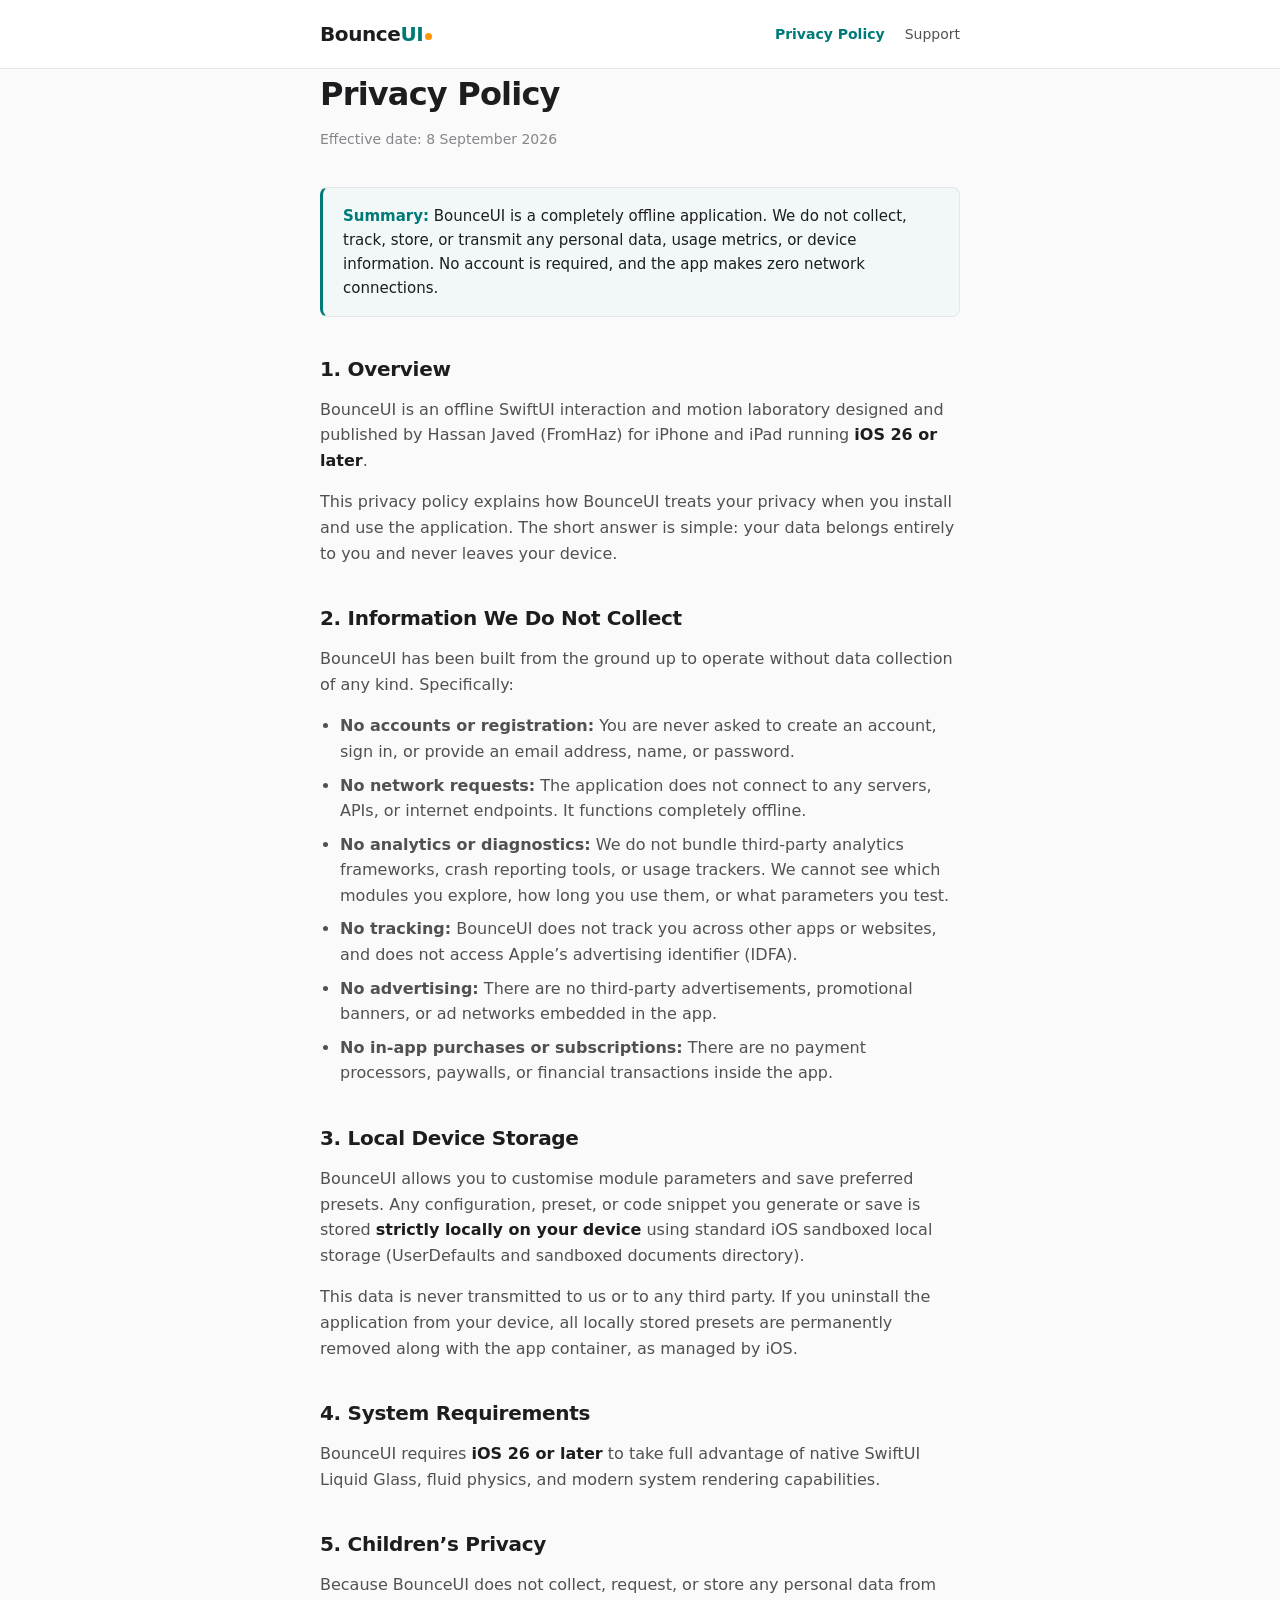
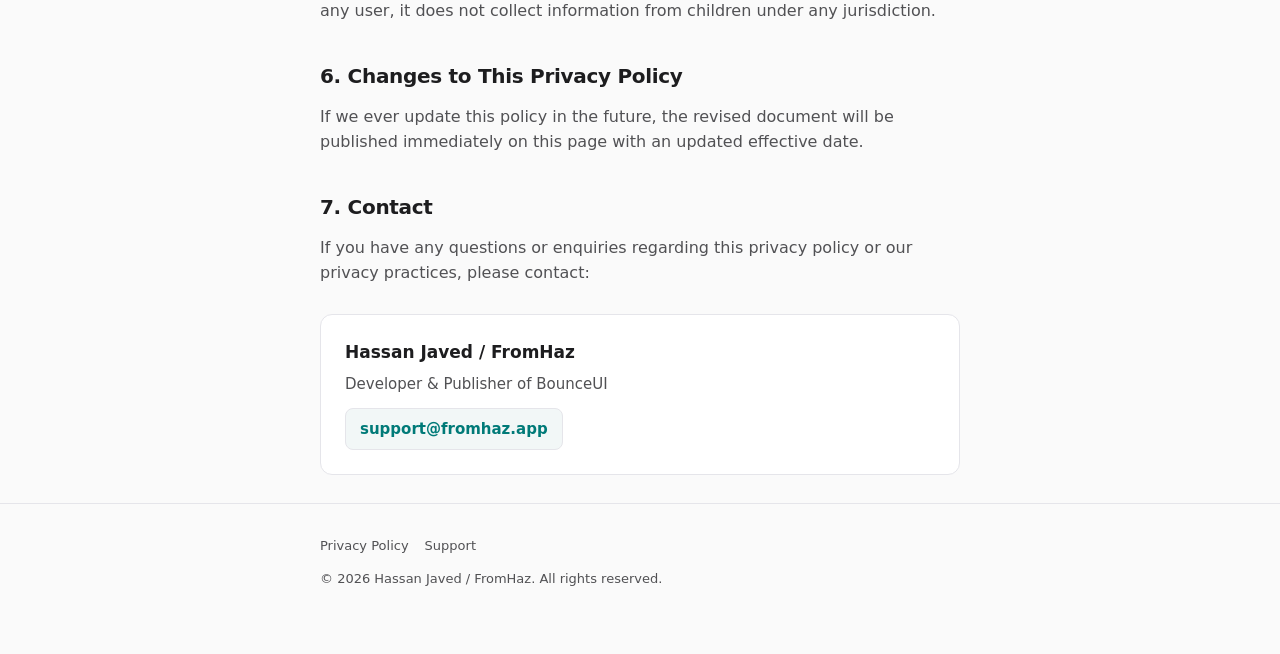
==== index.html @ 8a2add55 "Initial commit: BounceUI privacy policy and support pages" ====
<!DOCTYPE html>
<html lang="en-GB">
<head>
  <meta charset="utf-8">
  <meta name="viewport" content="width=device-width, initial-scale=1.0">
  <title>Privacy Policy — BounceUI</title>
  <meta name="description" content="Privacy Policy for BounceUI, an offline SwiftUI interaction and motion laboratory for iOS.">
  <link rel="stylesheet" href="style.css">
</head>
<body>
  <header>
    <div class="container header-content">
      <a href="index.html" class="wordmark" aria-label="BounceUI Home">Bounce<span class="wordmark-tint">UI</span><span class="wordmark-dot" aria-hidden="true"></span></a>
      <nav aria-label="Site navigation">
        <a href="index.html" class="active" aria-current="page">Privacy Policy</a>
        <a href="support.html">Support</a>
      </nav>
    </div>
  </header>

  <main class="container">
    <article>
      <h1>Privacy Policy</h1>
      <p class="meta">Effective date: 8 September 2026</p>

      <div class="callout">
        <p><strong>Summary:</strong> BounceUI is a completely offline application. We do not collect, track, store, or transmit any personal data, usage metrics, or device information. No account is required, and the app makes zero network connections.</p>
      </div>

      <h2>1. Overview</h2>
      <p>BounceUI is an offline SwiftUI interaction and motion laboratory designed and published by Hassan Javed (FromHaz) for iPhone and iPad running <strong>iOS 26 or later</strong>.</p>
      <p>This privacy policy explains how BounceUI treats your privacy when you install and use the application. The short answer is simple: your data belongs entirely to you and never leaves your device.</p>

      <h2>2. Information We Do Not Collect</h2>
      <p>BounceUI has been built from the ground up to operate without data collection of any kind. Specifically:</p>
      <ul>
        <li><strong>No accounts or registration:</strong> You are never asked to create an account, sign in, or provide an email address, name, or password.</li>
        <li><strong>No network requests:</strong> The application does not connect to any servers, APIs, or internet endpoints. It functions completely offline.</li>
        <li><strong>No analytics or diagnostics:</strong> We do not bundle third-party analytics frameworks, crash reporting tools, or usage trackers. We cannot see which modules you explore, how long you use them, or what parameters you test.</li>
        <li><strong>No tracking:</strong> BounceUI does not track you across other apps or websites, and does not access Apple’s advertising identifier (IDFA).</li>
        <li><strong>No advertising:</strong> There are no third-party advertisements, promotional banners, or ad networks embedded in the app.</li>
        <li><strong>No in-app purchases or subscriptions:</strong> There are no payment processors, paywalls, or financial transactions inside the app.</li>
      </ul>

      <h2>3. Local Device Storage</h2>
      <p>BounceUI allows you to customise module parameters and save preferred presets. Any configuration, preset, or code snippet you generate or save is stored <strong>strictly locally on your device</strong> using standard iOS sandboxed local storage (UserDefaults and sandboxed documents directory).</p>
      <p>This data is never transmitted to us or to any third party. If you uninstall the application from your device, all locally stored presets are permanently removed along with the app container, as managed by iOS.</p>

      <h2>4. System Requirements</h2>
      <p>BounceUI requires <strong>iOS 26 or later</strong> to take full advantage of native SwiftUI Liquid Glass, fluid physics, and modern system rendering capabilities.</p>

      <h2>5. Children’s Privacy</h2>
      <p>Because BounceUI does not collect, request, or store any personal data from any user, it does not collect information from children under any jurisdiction.</p>

      <h2>6. Changes to This Privacy Policy</h2>
      <p>If we ever update this policy in the future, the revised document will be published immediately on this page with an updated effective date.</p>

      <h2>7. Contact</h2>
      <p>If you have any questions or enquiries regarding this privacy policy or our privacy practices, please contact:</p>
      <div class="contact-card">
        <h3>Hassan Javed / FromHaz</h3>
        <p>Developer &amp; Publisher of BounceUI</p>
        <a class="email-link" href="mailto:support@fromhaz.app">support@fromhaz.app</a>
      </div>
    </article>
  </main>

  <footer>
    <div class="container footer-content">
      <div class="footer-links">
        <a href="index.html">Privacy Policy</a>
        <a href="support.html">Support</a>
      </div>
      <p>&copy; 2026 Hassan Javed / FromHaz. All rights reserved.</p>
    </div>
  </footer>
</body>
</html>
---- style.css ----
/* BounceUI — Clean iOS-inspired styling for privacy & support */

:root {
  --color-bg: #fafafa;
  --color-surface: #ffffff;
  --color-text: #1d1d1f;
  --color-text-secondary: #515154;
  --color-text-muted: #86868b;
  --color-border: #e5e5ea;
  --color-teal: #007a78;
  --color-teal-hover: #005a58;
  --color-orange: #ff9500;
  --color-callout-bg: #f2f7f7;
  --font-sans: -apple-system, BlinkMacSystemFont, "SF Pro Text", "SF Pro Display", system-ui, sans-serif;
  --font-mono: ui-monospace, "SF Mono", Menlo, Monaco, Consolas, monospace;
  --max-width: 680px;
}

@media (prefers-color-scheme: dark) {
  :root {
    --color-bg: #000000;
    --color-surface: #1c1c1e;
    --color-text: #f5f5f7;
    --color-text-secondary: #a1a1a6;
    --color-text-muted: #6e6e73;
    --color-border: #2c2c2e;
    --color-teal: #2fd1c5;
    --color-teal-hover: #5ae0d6;
    --color-orange: #ff9f0a;
    --color-callout-bg: #102423;
  }
}

* {
  box-sizing: border-box;
  margin: 0;
  padding: 0;
}

body {
  font-family: var(--font-sans);
  font-size: 16px;
  line-height: 1.6;
  color: var(--color-text);
  background-color: var(--color-bg);
  -webkit-font-smoothing: antialiased;
  -moz-osx-font-smoothing: grayscale;
}

.container {
  max-width: var(--max-width);
  margin: 0 auto;
  padding: 0 20px;
}

/* Header & Wordmark */
header {
  border-bottom: 1px solid var(--color-border);
  background-color: var(--color-surface);
  padding: 18px 0;
}

.header-content {
  display: flex;
  align-items: center;
  justify-content: space-between;
}

.wordmark {
  font-size: 20px;
  font-weight: 800;
  letter-spacing: -0.02em;
  color: var(--color-text);
  text-decoration: none;
  display: inline-flex;
  align-items: baseline;
}

.wordmark-tint {
  color: var(--color-teal);
}

.wordmark-dot {
  display: inline-block;
  width: 7px;
  height: 7px;
  background-color: var(--color-orange);
  border-radius: 50%;
  margin-left: 2px;
  vertical-align: baseline;
  position: relative;
  top: -1px;
}

nav {
  display: flex;
  gap: 20px;
}

nav a {
  font-size: 14px;
  font-weight: 500;
  color: var(--color-text-secondary);
  text-decoration: none;
  transition: color 0.15s ease;
}

nav a:hover,
nav a.active {
  color: var(--color-teal);
}

nav a.active {
  font-weight: 600;
}

/* Main Content */
main {
  padding: 48px 0 64px;
}

h1 {
  font-size: 32px;
  font-weight: 700;
  letter-spacing: -0.025em;
  margin-bottom: 8px;
  color: var(--color-text);
}

.meta {
  font-size: 14px;
  color: var(--color-text-muted);
  margin-bottom: 36px;
}

h2 {
  font-size: 20px;
  font-weight: 600;
  letter-spacing: -0.015em;
  margin-top: 36px;
  margin-bottom: 12px;
  color: var(--color-text);
}

p {
  margin-bottom: 16px;
  color: var(--color-text-secondary);
}

p strong {
  color: var(--color-text);
  font-weight: 600;
}

ul {
  margin: 0 0 20px 20px;
  color: var(--color-text-secondary);
}

li {
  margin-bottom: 8px;
}

/* Callout block */
.callout {
  background-color: var(--color-callout-bg);
  border: 1px solid var(--color-border);
  border-left: 3px solid var(--color-teal);
  border-radius: 8px;
  padding: 16px 20px;
  margin: 24px 0;
}

.callout p {
  margin-bottom: 0;
  color: var(--color-text);
  font-size: 15px;
}

.callout p strong {
  color: var(--color-teal);
}

/* Links */
a {
  color: var(--color-teal);
  text-decoration: none;
}

a:hover {
  text-decoration: underline;
}

/* Contact box */
.contact-card {
  background-color: var(--color-surface);
  border: 1px solid var(--color-border);
  border-radius: 12px;
  padding: 24px;
  margin: 28px 0;
}

.contact-card h3 {
  font-size: 17px;
  font-weight: 600;
  margin-bottom: 6px;
}

.contact-card p {
  font-size: 15px;
  margin-bottom: 12px;
}

.contact-card .email-link {
  display: inline-block;
  font-size: 15px;
  font-weight: 600;
  color: var(--color-teal);
  padding: 8px 14px;
  background-color: var(--color-callout-bg);
  border-radius: 8px;
  border: 1px solid var(--color-border);
}

.contact-card .email-link:hover {
  text-decoration: none;
  background-color: var(--color-teal);
  color: #ffffff;
}

/* Footer */
footer {
  border-top: 1px solid var(--color-border);
  padding: 32px 0 48px;
  color: var(--color-text-muted);
  font-size: 13px;
}

.footer-content {
  display: flex;
  flex-direction: column;
  gap: 12px;
}

.footer-links {
  display: flex;
  gap: 16px;
}

.footer-links a {
  color: var(--color-text-secondary);
  font-size: 13px;
}

.footer-links a:hover {
  color: var(--color-teal);
}

@media (max-width: 480px) {
  h1 {
    font-size: 28px;
  }
  main {
    padding: 32px 0 48px;
  }
}
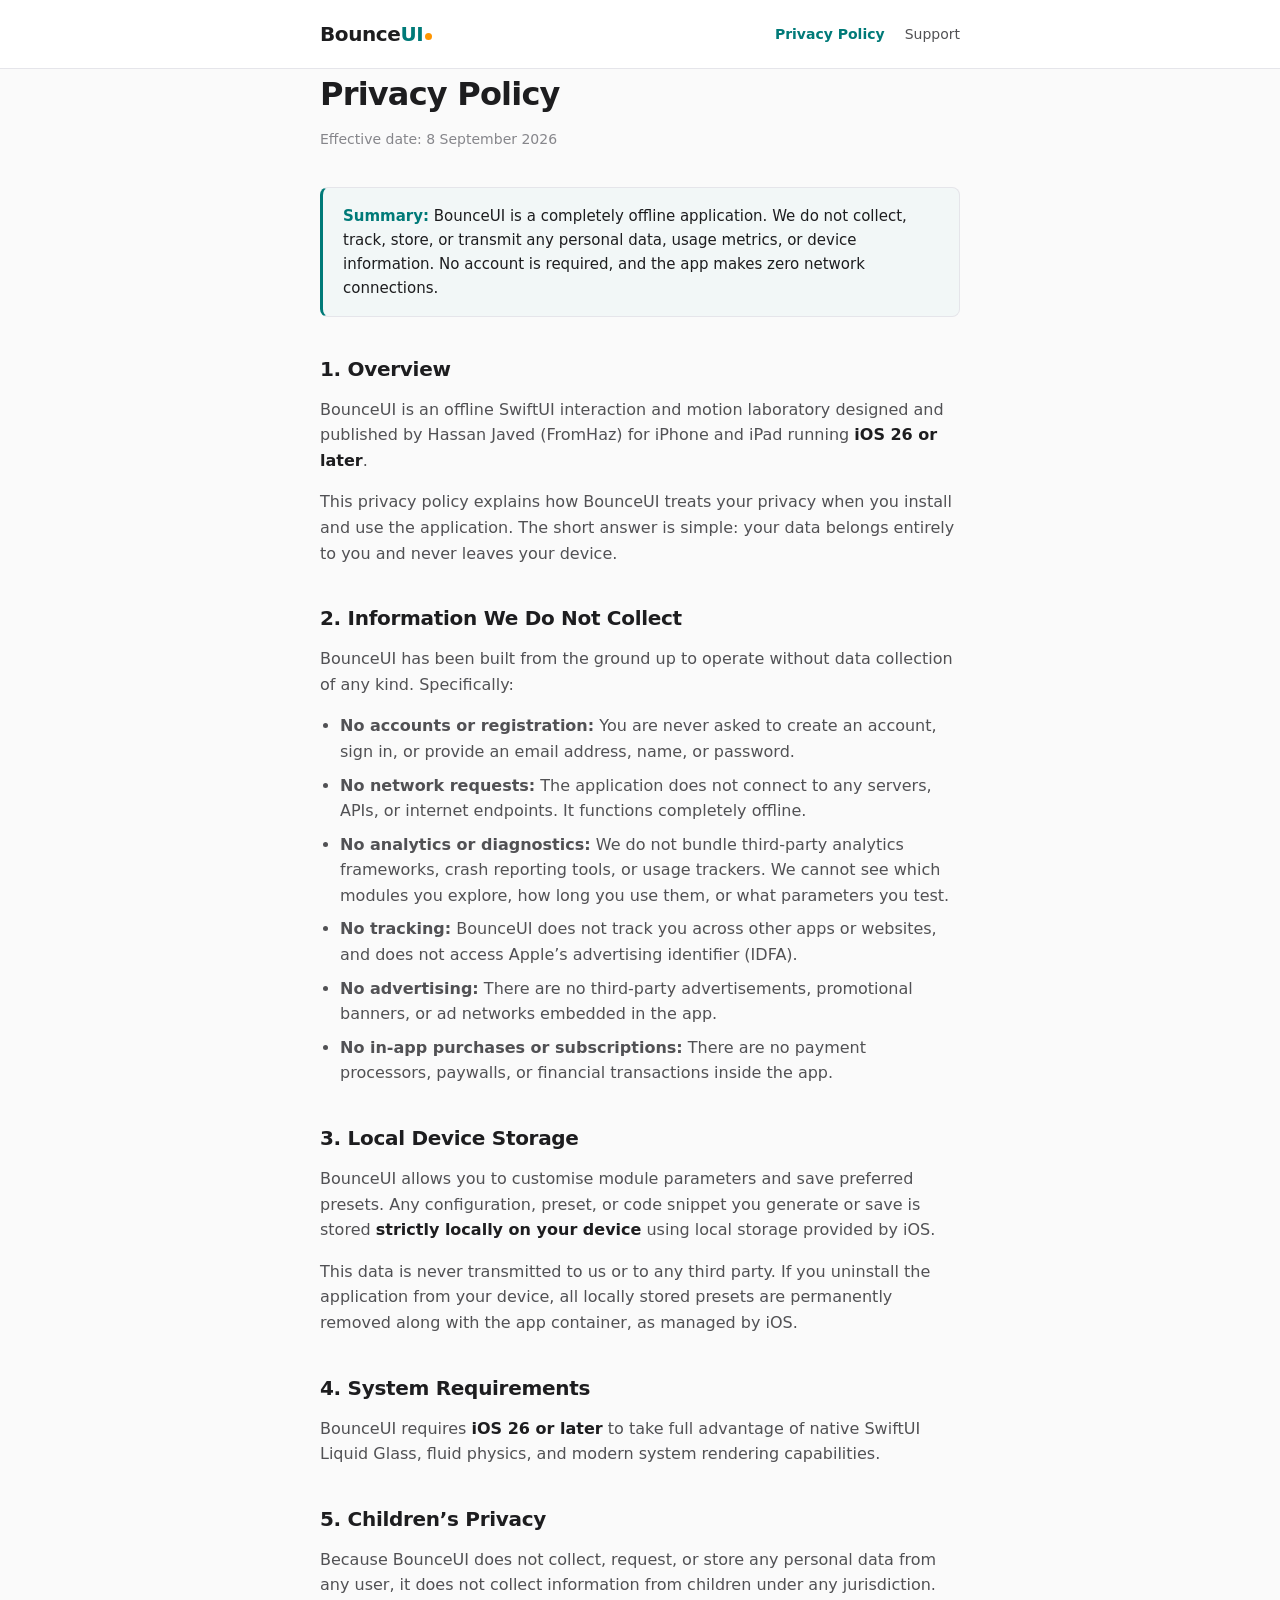
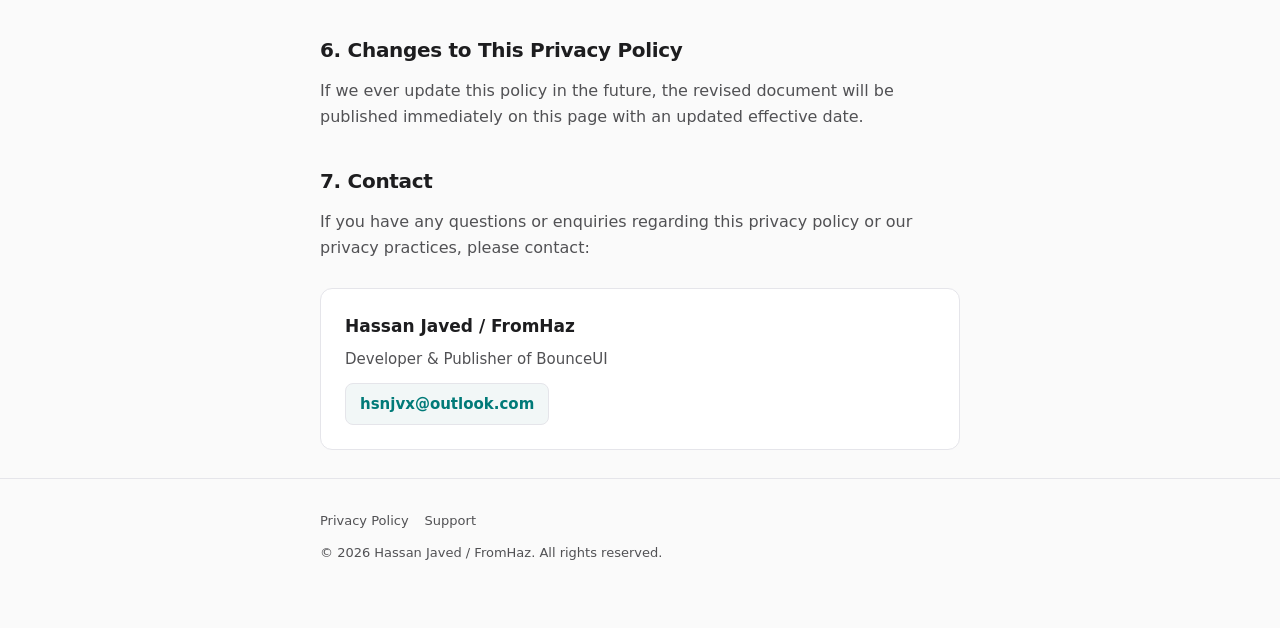
==== commit 1e17e2a2: "Simplify local storage wording and update contact email to hsnjvx@outlook.com" ====
--- a/index.html
+++ b/index.html
@@ -43,7 +43,7 @@
       </ul>
 
       <h2>3. Local Device Storage</h2>
-      <p>BounceUI allows you to customise module parameters and save preferred presets. Any configuration, preset, or code snippet you generate or save is stored <strong>strictly locally on your device</strong> using standard iOS sandboxed local storage (UserDefaults and sandboxed documents directory).</p>
+      <p>BounceUI allows you to customise module parameters and save preferred presets. Any configuration, preset, or code snippet you generate or save is stored <strong>strictly locally on your device</strong> using local storage provided by iOS.</p>
       <p>This data is never transmitted to us or to any third party. If you uninstall the application from your device, all locally stored presets are permanently removed along with the app container, as managed by iOS.</p>
 
       <h2>4. System Requirements</h2>
@@ -60,7 +60,7 @@
       <div class="contact-card">
         <h3>Hassan Javed / FromHaz</h3>
         <p>Developer &amp; Publisher of BounceUI</p>
-        <a class="email-link" href="mailto:support@fromhaz.app">support@fromhaz.app</a>
+        <a class="email-link" href="mailto:hsnjvx@outlook.com">hsnjvx@outlook.com</a>
       </div>
     </article>
   </main>
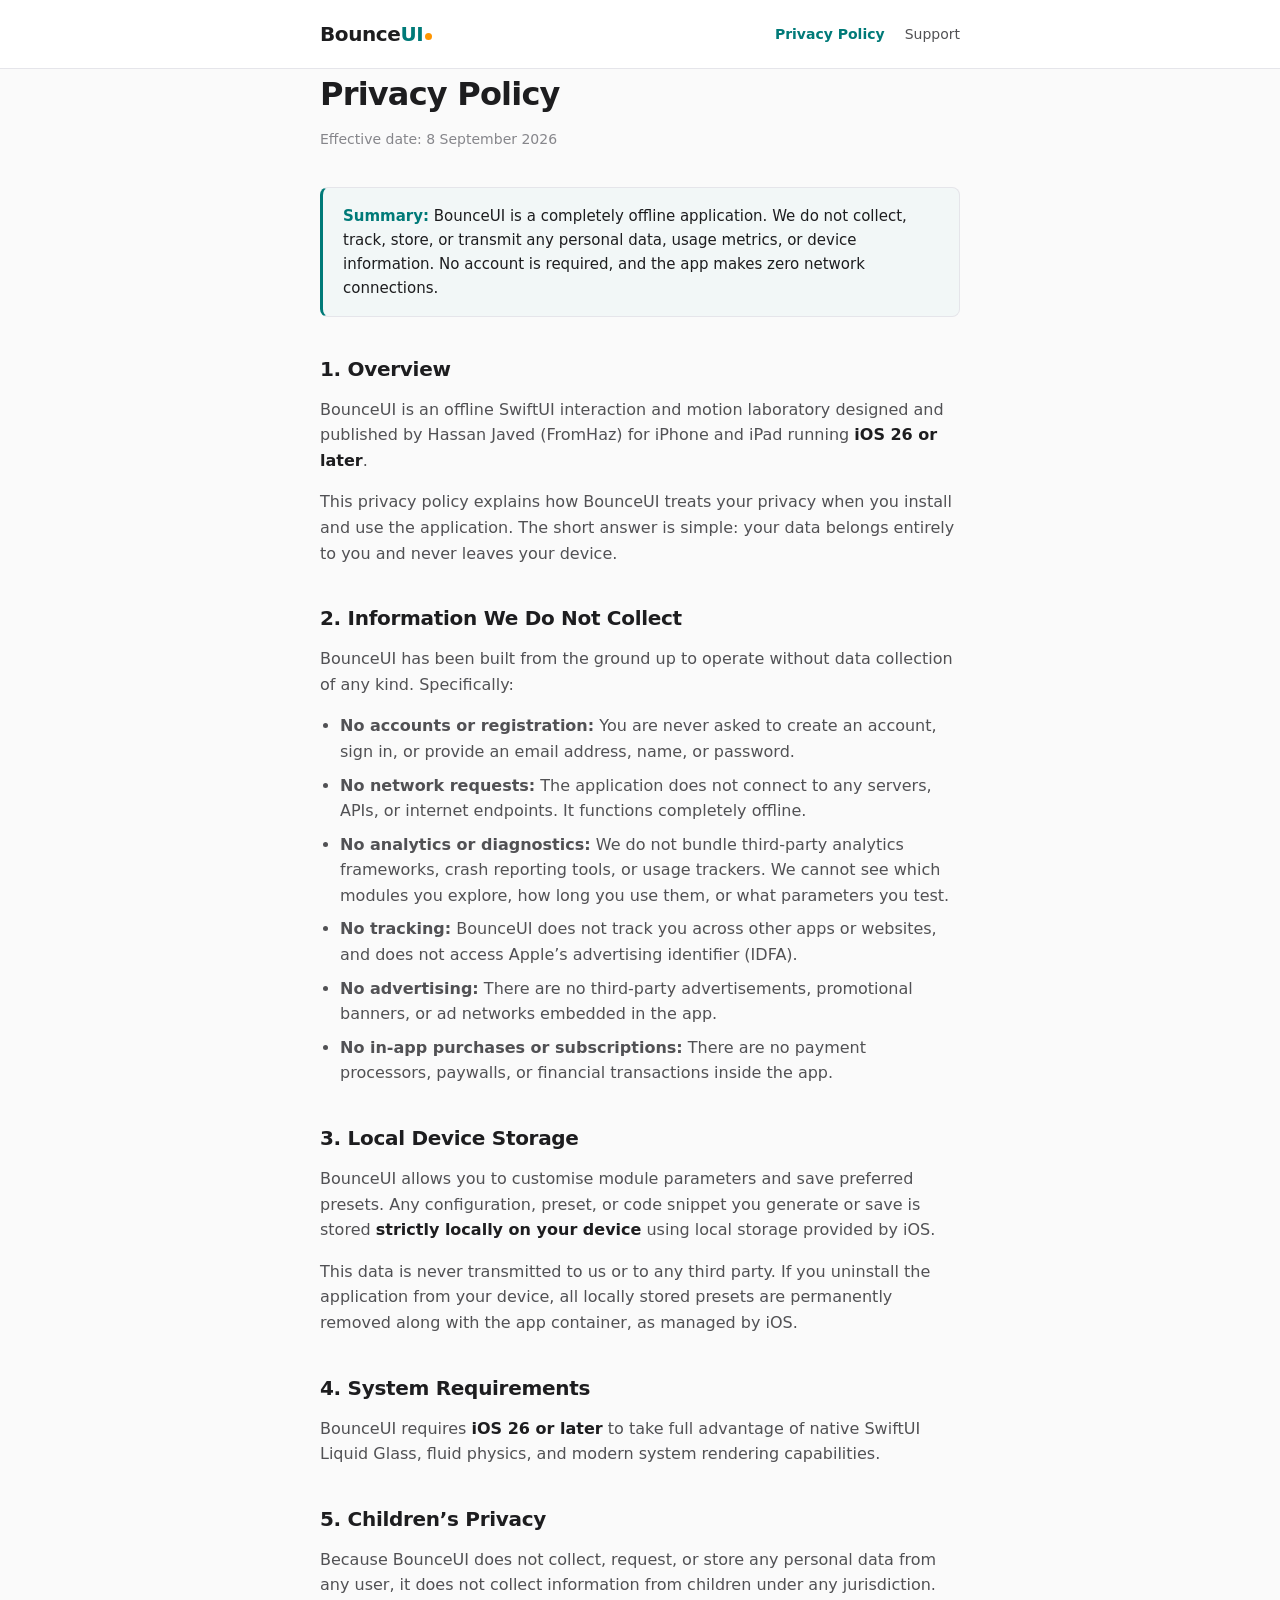
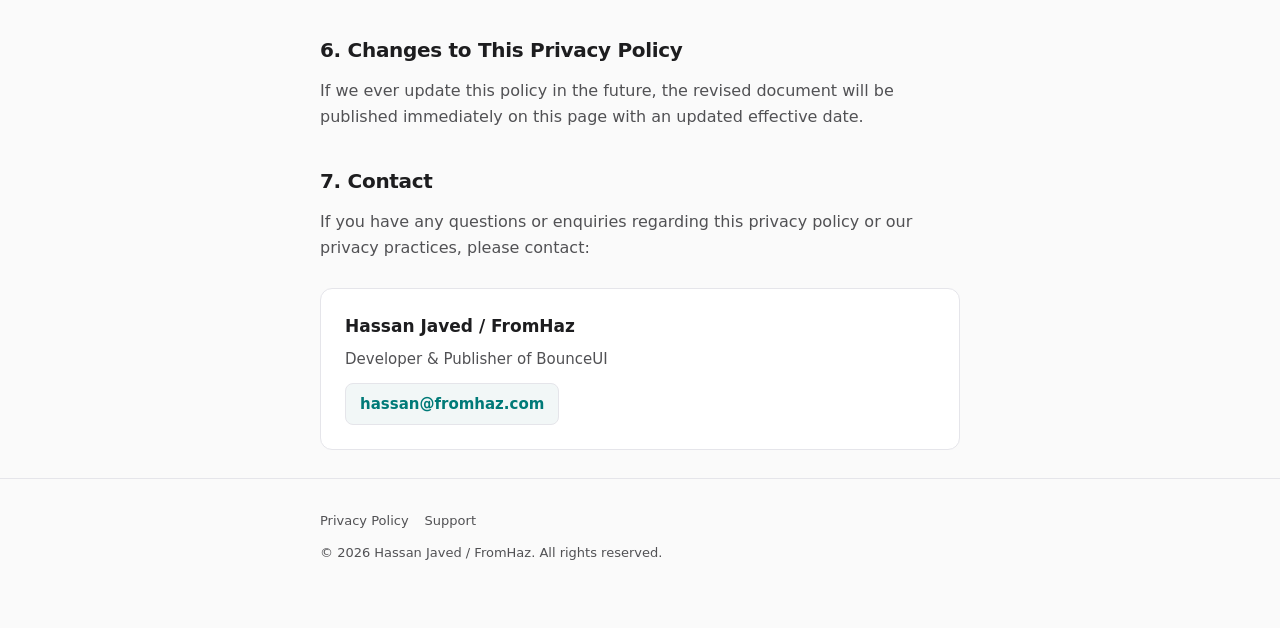
==== commit b441764b: "Update support email across all pages to hassan@fromhaz.com" ====
--- a/index.html
+++ b/index.html
@@ -60,7 +60,7 @@
       <div class="contact-card">
         <h3>Hassan Javed / FromHaz</h3>
         <p>Developer &amp; Publisher of BounceUI</p>
-        <a class="email-link" href="mailto:hsnjvx@outlook.com">hsnjvx@outlook.com</a>
+        <a class="email-link" href="mailto:hassan@fromhaz.com">hassan@fromhaz.com</a>
       </div>
     </article>
   </main>
